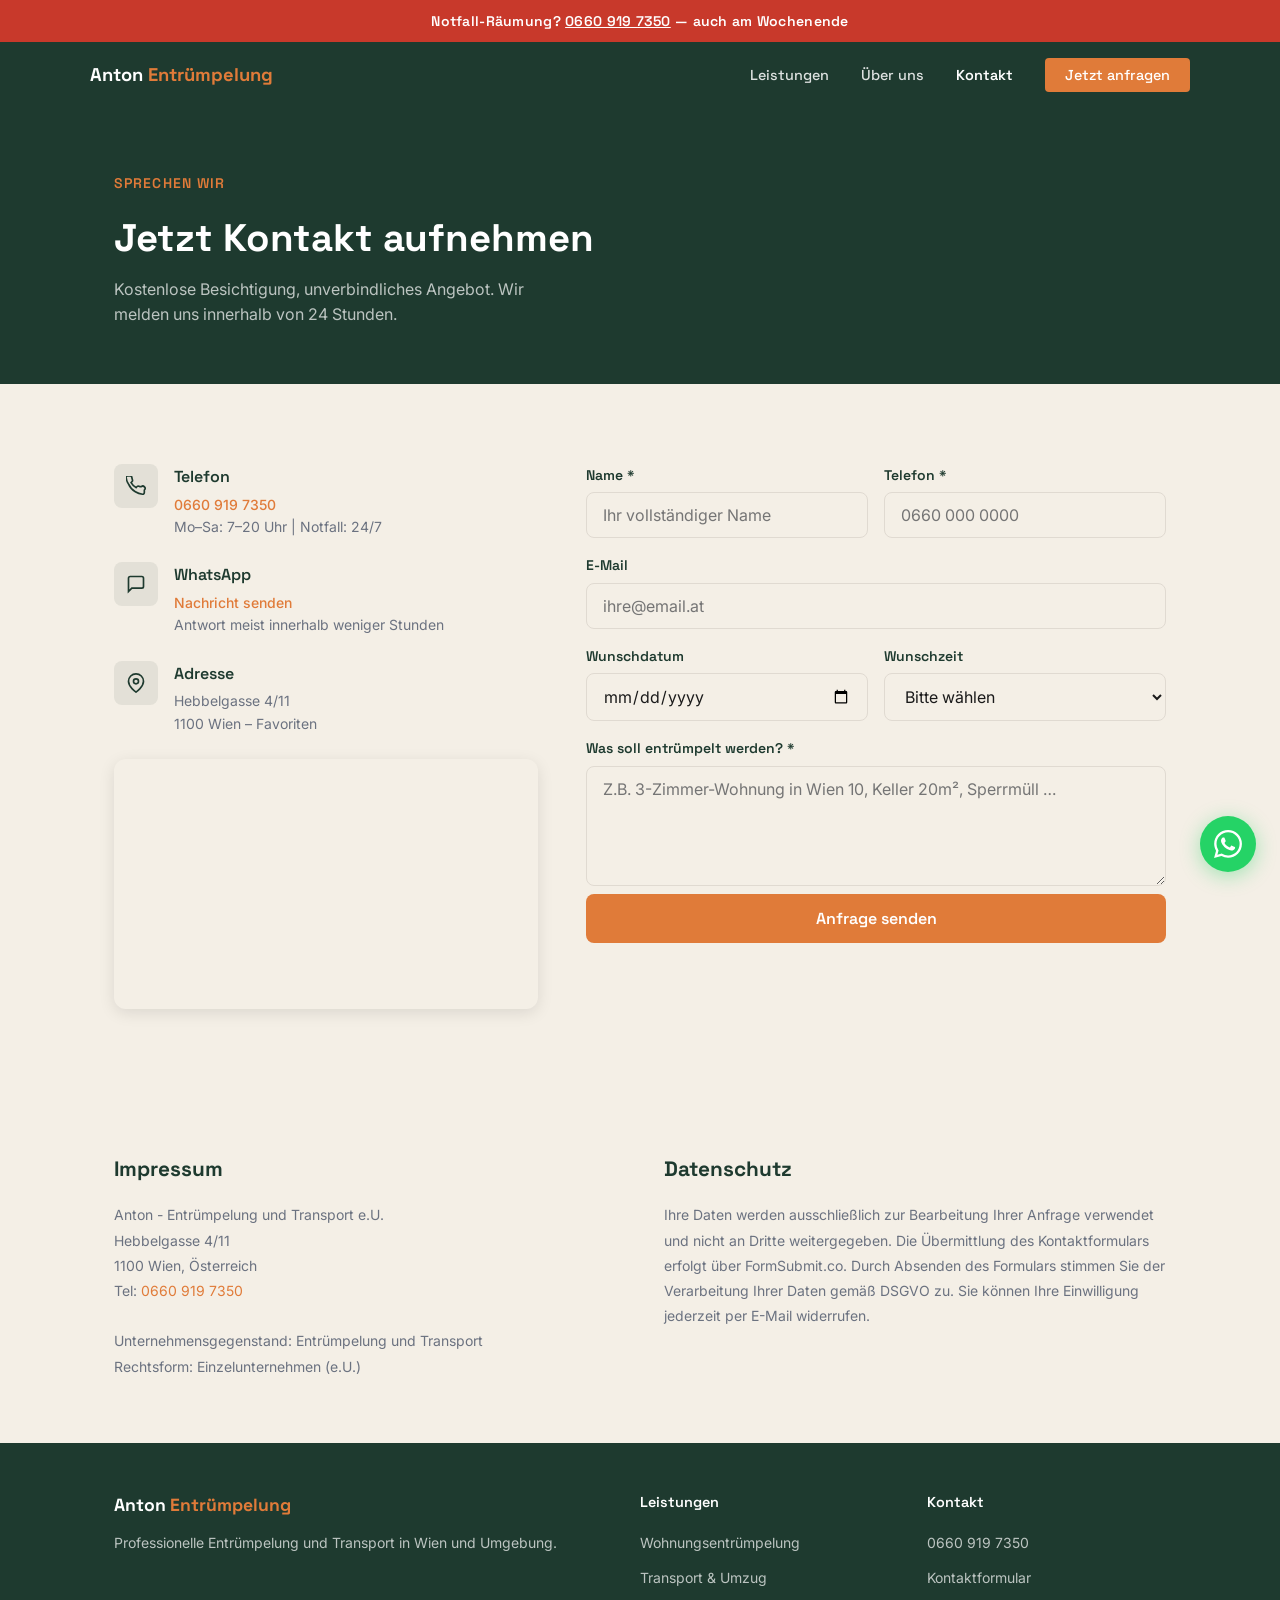
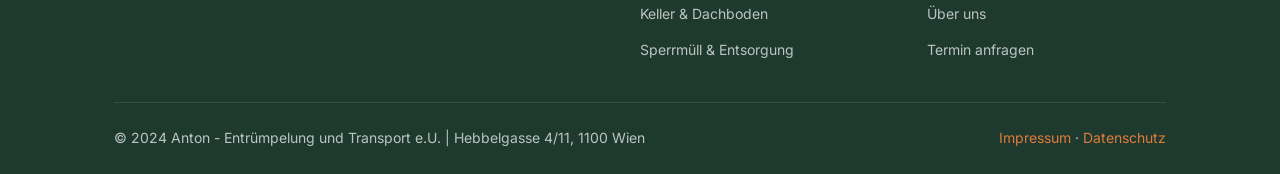
==== kontakt.html @ 060fa53c "Initial commit: Anton Entrümpelung Website" ====
<!DOCTYPE html>
<html lang="de">
<head>
  <meta charset="UTF-8">
  <meta name="viewport" content="width=device-width, initial-scale=1.0">
  <title>Kontakt – Anton Entrümpelung Wien | 0660 919 7350</title>
  <meta name="description" content="Kontakt zu Anton Entrümpelung Wien. Jetzt anrufen: 0660 919 7350. Oder Anfrage online stellen – kostenlos und unverbindlich.">
  <link rel="canonical" href="https://anton-entruempelung.at/kontakt.html">

  <meta property="og:title" content="Kontakt – Anton Entrümpelung Wien">
  <meta property="og:description" content="Jetzt Kontakt aufnehmen: 0660 919 7350 oder Online-Formular. Kostenlose Besichtigung inklusive.">
  <meta property="og:image" content="images/atmosphaere-handschlag.png">
  <meta property="og:type" content="website">

  <link rel="icon" type="image/svg+xml" href="favicon.svg">
  <link rel="preconnect" href="https://fonts.googleapis.com">
  <link rel="preconnect" href="https://fonts.gstatic.com" crossorigin>
  <link href="https://fonts.googleapis.com/css2?family=Space+Grotesk:wght@500;600;700&family=Inter:wght@400;500;600&display=swap" rel="stylesheet">
  <link rel="stylesheet" href="css/anton-entruempelung.css">
</head>
<body>

  <div class="emergency-bar">
    Notfall-Räumung? <a href="tel:+436609197350">0660 919 7350</a> — auch am Wochenende
  </div>

  <nav>
    <div class="nav-inner">
      <a href="index.html" class="nav-logo">Anton <span>Entrümpelung</span></a>
      <ul class="nav-links">
        <li><a href="leistungen.html">Leistungen</a></li>
        <li><a href="ueber-uns.html">Über uns</a></li>
        <li><a href="kontakt.html">Kontakt</a></li>
        <li><a href="kontakt.html#formular" class="nav-cta">Jetzt anfragen</a></li>
      </ul>
      <button class="hamburger" aria-label="Menü öffnen">
        <span></span><span></span><span></span>
      </button>
    </div>
    <div class="mobile-menu">
      <ul>
        <li><a href="leistungen.html">Leistungen</a></li>
        <li><a href="ueber-uns.html">Über uns</a></li>
        <li><a href="kontakt.html">Kontakt</a></li>
        <li><a href="kontakt.html#formular" class="nav-cta btn-primary">Jetzt anfragen</a></li>
      </ul>
    </div>
  </nav>

  <!-- Page Header -->
  <section style="background: var(--color-primary); padding: 64px 0 56px;">
    <div class="container">
      <span class="section-label">Sprechen wir</span>
      <h1 style="font-family: var(--font-head); font-size: var(--text-scale-h2); font-weight: 700; color: #fff; margin-top: 8px; max-width: 540px; line-height: 1.2;">Jetzt Kontakt aufnehmen</h1>
      <p style="color: rgba(255,255,255,0.7); margin-top: 16px; max-width: 440px;">Kostenlose Besichtigung, unverbindliches Angebot. Wir melden uns innerhalb von 24 Stunden.</p>
    </div>
  </section>

  <!-- Kontakt + Formular -->
  <section id="formular">
    <div class="container">
      <div class="contact-two-col">

        <!-- Kontakt-Info -->
        <div class="animate">
          <div class="contact-info">
            <div class="contact-info-item">
              <div class="contact-info-icon">
                <svg viewBox="0 0 24 24" fill="none" stroke="currentColor" stroke-width="2"><path d="M22 16.92v3a2 2 0 01-2.18 2 19.79 19.79 0 01-8.63-3.07A19.5 19.5 0 013.07 9.8a19.79 19.79 0 01-3.07-8.64A2 2 0 012 0h3a2 2 0 012 1.72c.127.96.361 1.903.7 2.81a2 2 0 01-.45 2.11L6.09 7.91a16 16 0 006 6l1.27-1.27a2 2 0 012.11-.45c.907.339 1.85.573 2.81.7A2 2 0 0122 16.92z"/></svg>
              </div>
              <div>
                <h4>Telefon</h4>
                <p><a href="tel:+436609197350">0660 919 7350</a></p>
                <p>Mo–Sa: 7–20 Uhr | Notfall: 24/7</p>
              </div>
            </div>
            <div class="contact-info-item">
              <div class="contact-info-icon">
                <svg viewBox="0 0 24 24" fill="none" stroke="currentColor" stroke-width="2"><path d="M21 15a2 2 0 01-2 2H7l-4 4V5a2 2 0 012-2h14a2 2 0 012 2z"/></svg>
              </div>
              <div>
                <h4>WhatsApp</h4>
                <p><a href="https://wa.me/436609197350" target="_blank" rel="noopener">Nachricht senden</a></p>
                <p>Antwort meist innerhalb weniger Stunden</p>
              </div>
            </div>
            <div class="contact-info-item">
              <div class="contact-info-icon">
                <svg viewBox="0 0 24 24" fill="none" stroke="currentColor" stroke-width="2"><path d="M21 10c0 7-9 13-9 13s-9-6-9-13a9 9 0 0118 0z"/><circle cx="12" cy="10" r="3"/></svg>
              </div>
              <div>
                <h4>Adresse</h4>
                <p>Hebbelgasse 4/11</p>
                <p>1100 Wien – Favoriten</p>
              </div>
            </div>
          </div>

          <!-- Google Maps -->
          <div class="maps-embed">
            <iframe
              src="https://www.google.com/maps/embed?pb=!1m18!1m12!1m3!1d2660.456!2d16.374!3d48.176!2m3!1f0!2f0!3f0!3m2!1i1024!2i768!4f13.1!3m3!1m2!1s0x476da84b3c6d2b3d%3A0x1!2sHebbelgasse+4%2C+1100+Wien!5e0!3m2!1sde!2sat!4v1"
              allowfullscreen=""
              loading="lazy"
              referrerpolicy="no-referrer-when-downgrade"
              title="Anton Entrümpelung Wien – Standort">
            </iframe>
          </div>
        </div>

        <!-- Formular -->
        <div class="animate animate-delay-1">
          <form action="https://formsubmit.co/maxschwarz727@icloud.com" method="POST">
            <input type="hidden" name="_subject" value="Neue Anfrage – Anton Entrümpelung">
            <input type="hidden" name="_captcha" value="false">
            <input type="hidden" name="_next" value="https://anton-entruempelung.at/danke.html">
            <div class="form-grid">
              <div class="form-group">
                <label for="name">Name *</label>
                <input type="text" id="name" name="name" required placeholder="Ihr vollständiger Name">
              </div>
              <div class="form-group">
                <label for="telefon">Telefon *</label>
                <input type="tel" id="telefon" name="telefon" required placeholder="0660 000 0000">
              </div>
              <div class="form-group form-full">
                <label for="email">E-Mail</label>
                <input type="email" id="email" name="email" placeholder="ihre@email.at">
              </div>
              <div class="form-group">
                <label for="datum">Wunschdatum</label>
                <input type="date" id="datum" name="datum">
              </div>
              <div class="form-group">
                <label for="wunschzeit">Wunschzeit</label>
                <select id="wunschzeit" name="wunschzeit">
                  <option value="">Bitte wählen</option>
                  <option value="Vormittag (8–12 Uhr)">Vormittag (8–12 Uhr)</option>
                  <option value="Nachmittag (12–17 Uhr)">Nachmittag (12–17 Uhr)</option>
                  <option value="Flexibel">Flexibel</option>
                </select>
              </div>
              <div class="form-group form-full">
                <label for="beschreibung">Was soll entrümpelt werden? *</label>
                <textarea id="beschreibung" name="beschreibung" required placeholder="Z.B. 3-Zimmer-Wohnung in Wien 10, Keller 20m², Sperrmüll …"></textarea>
              </div>
            </div>
            <button type="submit" class="btn-primary form-submit">Anfrage senden</button>
          </form>
        </div>
      </div>
    </div>
  </section>

  <!-- Impressum & Datenschutz -->
  <section style="background: var(--color-secondary); padding: 64px 0;" id="impressum">
    <div class="container">
      <div style="display: grid; grid-template-columns: 1fr 1fr; gap: 48px;" class="animate">
        <div>
          <h2 style="font-family: var(--font-head); font-size: 1.3rem; font-weight: 700; color: var(--color-primary); margin-bottom: 16px;">Impressum</h2>
          <p style="color: var(--color-text-light); font-size: var(--text-scale-small); line-height: 1.8;">
            Anton - Entrümpelung und Transport e.U.<br>
            Hebbelgasse 4/11<br>
            1100 Wien, Österreich<br>
            Tel: <a href="tel:+436609197350" style="color: var(--color-accent);">0660 919 7350</a><br><br>
            Unternehmensgegenstand: Entrümpelung und Transport<br>
            Rechtsform: Einzelunternehmen (e.U.)
          </p>
        </div>
        <div>
          <h2 style="font-family: var(--font-head); font-size: 1.3rem; font-weight: 700; color: var(--color-primary); margin-bottom: 16px;">Datenschutz</h2>
          <p style="color: var(--color-text-light); font-size: var(--text-scale-small); line-height: 1.8;">
            Ihre Daten werden ausschließlich zur Bearbeitung Ihrer Anfrage verwendet und nicht an Dritte weitergegeben. Die Übermittlung des Kontaktformulars erfolgt über FormSubmit.co. Durch Absenden des Formulars stimmen Sie der Verarbeitung Ihrer Daten gemäß DSGVO zu. Sie können Ihre Einwilligung jederzeit per E-Mail widerrufen.
          </p>
        </div>
      </div>
    </div>
  </section>

  <footer>
    <div class="container">
      <div class="footer-grid">
        <div class="footer-brand">
          <div class="nav-logo">Anton <span style="color:var(--color-accent)">Entrümpelung</span></div>
          <p>Professionelle Entrümpelung und Transport in Wien und Umgebung.</p>
        </div>
        <div class="footer-col">
          <h4>Leistungen</h4>
          <ul>
            <li><a href="leistungen.html">Wohnungsentrümpelung</a></li>
            <li><a href="leistungen.html">Transport & Umzug</a></li>
            <li><a href="leistungen.html">Keller & Dachboden</a></li>
            <li><a href="leistungen.html">Sperrmüll & Entsorgung</a></li>
          </ul>
        </div>
        <div class="footer-col">
          <h4>Kontakt</h4>
          <ul>
            <li><a href="tel:+436609197350">0660 919 7350</a></li>
            <li><a href="kontakt.html">Kontaktformular</a></li>
            <li><a href="ueber-uns.html">Über uns</a></li>
            <li><a href="index.html#buchen">Termin anfragen</a></li>
          </ul>
        </div>
      </div>
      <div class="footer-bottom">
        <span>© 2024 Anton - Entrümpelung und Transport e.U. | Hebbelgasse 4/11, 1100 Wien</span>
        <span><a href="#impressum">Impressum</a> · <a href="#impressum">Datenschutz</a></span>
      </div>
    </div>
  </footer>

  <a href="https://wa.me/436609197350" class="whatsapp-btn" target="_blank" rel="noopener" aria-label="WhatsApp">
    <svg viewBox="0 0 24 24" fill="currentColor"><path d="M17.472 14.382c-.297-.149-1.758-.867-2.03-.967-.273-.099-.471-.148-.67.15-.197.297-.767.966-.94 1.164-.173.199-.347.223-.644.075-.297-.15-1.255-.463-2.39-1.475-.883-.788-1.48-1.761-1.653-2.059-.173-.297-.018-.458.13-.606.134-.133.298-.347.446-.52.149-.174.198-.298.298-.497.099-.198.05-.371-.025-.52-.075-.149-.669-1.612-.916-2.207-.242-.579-.487-.5-.669-.51-.173-.008-.371-.01-.57-.01-.198 0-.52.074-.792.372-.272.297-1.04 1.016-1.04 2.479 0 1.462 1.065 2.875 1.213 3.074.149.198 2.096 3.2 5.077 4.487.709.306 1.262.489 1.694.625.712.227 1.36.195 1.871.118.571-.085 1.758-.719 2.006-1.413.248-.694.248-1.289.173-1.413-.074-.124-.272-.198-.57-.347m-5.421 7.403h-.004a9.87 9.87 0 01-5.031-1.378l-.361-.214-3.741.982.998-3.648-.235-.374a9.86 9.86 0 01-1.51-5.26c.001-5.45 4.436-9.884 9.888-9.884 2.64 0 5.122 1.03 6.988 2.898a9.825 9.825 0 012.893 6.994c-.003 5.45-4.437 9.884-9.885 9.884m8.413-18.297A11.815 11.815 0 0012.05 0C5.495 0 .16 5.335.157 11.892c0 2.096.547 4.142 1.588 5.945L.057 24l6.305-1.654a11.882 11.882 0 005.683 1.448h.005c6.554 0 11.89-5.335 11.893-11.893a11.821 11.821 0 00-3.48-8.413z"/></svg>
  </a>

  <script src="js/anton-entruempelung.js"></script>
</body>
</html>
---- css/anton-entruempelung.css ----
/* === CUSTOM PROPERTIES === */
:root {
  --color-primary:    #1E3A2F;
  --color-secondary:  #F4EFE6;
  --color-accent:     #E07B39;
  --color-accent-dark:#C46B2D;
  --color-text:       #1A1A1A;
  --color-text-light: #6B7280;
  --color-border:     #E0DAD1;
  --color-emergency:  #C8392B;
  --color-whatsapp:   #25D366;

  --font-head: 'Space Grotesk', sans-serif;
  --font-body: 'Inter', sans-serif;

  --text-scale-hero: clamp(2.2rem, 5vw, 3.8rem);
  --text-scale-h2:   clamp(1.6rem, 3vw, 2.4rem);
  --text-scale-h3:   clamp(1.1rem, 2vw, 1.4rem);
  --text-scale-body: 1rem;
  --text-scale-small: 0.875rem;

  --shadow-sm: 0 2px 8px rgba(0,0,0,0.06);
  --shadow-md: 0 4px 16px rgba(0,0,0,0.10);
  --shadow-lg: 0 8px 32px rgba(0,0,0,0.14);
  --radius-sm: 4px;
  --radius-md: 8px;
  --radius-lg: 12px;
}

/* === RESET & BASE === */
*, *::before, *::after { box-sizing: border-box; margin: 0; padding: 0; }
html { scroll-behavior: smooth; }
body {
  font-family: var(--font-body);
  font-size: var(--text-scale-body);
  color: var(--color-text);
  background: var(--color-secondary);
  line-height: 1.6;
}
img { max-width: 100%; height: auto; display: block; }
a { color: inherit; text-decoration: none; }

/* === LAYOUT === */
.container { max-width: 1100px; margin: 0 auto; padding: 0 24px; }
section { padding: 80px 0; }

/* === ANIMATIONS L2 === */
.animate {
  opacity: 0;
  transform: translateY(28px);
  transition: opacity 0.55s ease, transform 0.55s ease;
}
.animate.is-visible { opacity: 1; transform: translateY(0); }
.animate-delay-1 { transition-delay: 0.10s; }
.animate-delay-2 { transition-delay: 0.20s; }
.animate-delay-3 { transition-delay: 0.30s; }

/* === EMERGENCY BAR === */
.emergency-bar {
  position: sticky;
  top: 0;
  z-index: 1000;
  background: var(--color-emergency);
  color: #fff;
  text-align: center;
  padding: 10px 24px;
  font-family: var(--font-head);
  font-size: var(--text-scale-small);
  font-weight: 600;
  letter-spacing: 0.02em;
}
.emergency-bar a { color: #fff; text-decoration: underline; }

/* === NAVIGATION === */
nav {
  background: var(--color-primary);
  padding: 0 24px;
  position: sticky;
  top: 41px;
  z-index: 999;
}
.nav-inner {
  max-width: 1100px;
  margin: 0 auto;
  display: flex;
  align-items: center;
  justify-content: space-between;
  height: 64px;
}
.nav-logo {
  font-family: var(--font-head);
  font-size: 1.15rem;
  font-weight: 700;
  color: #fff;
}
.nav-logo span { color: var(--color-accent); }
.nav-links {
  display: flex;
  align-items: center;
  gap: 32px;
  list-style: none;
}
.nav-links a {
  color: rgba(255,255,255,0.85);
  font-family: var(--font-head);
  font-size: 0.9rem;
  font-weight: 500;
  transition: color 0.2s;
}
.nav-links a:hover { color: #fff; }
.nav-cta {
  background: var(--color-accent);
  color: #fff !important;
  padding: 8px 20px;
  border-radius: var(--radius-sm);
  transition: background 0.2s, transform 0.15s !important;
}
.nav-cta:hover { background: var(--color-accent-dark) !important; transform: translateY(-1px); }

.hamburger {
  display: none;
  flex-direction: column;
  gap: 5px;
  cursor: pointer;
  background: none;
  border: none;
  padding: 4px;
}
.hamburger span {
  display: block;
  width: 24px;
  height: 2px;
  background: #fff;
  border-radius: 2px;
  transition: transform 0.3s, opacity 0.3s;
}
.hamburger.open span:nth-child(1) { transform: translateY(7px) rotate(45deg); }
.hamburger.open span:nth-child(2) { opacity: 0; }
.hamburger.open span:nth-child(3) { transform: translateY(-7px) rotate(-45deg); }

.mobile-menu {
  display: none;
  background: var(--color-primary);
  padding: 16px 24px 24px;
  border-top: 1px solid rgba(255,255,255,0.1);
}
.mobile-menu.open { display: block; }
.mobile-menu ul { list-style: none; display: flex; flex-direction: column; gap: 0; }
.mobile-menu li a {
  display: block;
  color: rgba(255,255,255,0.85);
  font-family: var(--font-head);
  font-size: 1rem;
  padding: 12px 0;
  border-bottom: 1px solid rgba(255,255,255,0.08);
}
.mobile-menu .nav-cta {
  display: inline-block;
  margin-top: 16px;
  padding: 12px 28px;
  border-bottom: none !important;
}

/* === HERO === */
.hero {
  position: relative;
  min-height: 88vh;
  display: flex;
  align-items: center;
  overflow: hidden;
}
.hero-bg {
  position: absolute;
  inset: 0;
  background-image: url('../images/hero-startframe.png');
  background-size: cover;
  background-position: center;
  z-index: 0;
}
.hero-bg::after {
  content: '';
  position: absolute;
  inset: 0;
  background: linear-gradient(
    to right,
    rgba(30, 58, 47, 0.88) 0%,
    rgba(30, 58, 47, 0.55) 60%,
    rgba(30, 58, 47, 0.15) 100%
  );
}
.hero-video-bg {
  position: absolute;
  inset: 0;
  width: 100%;
  height: 100%;
  object-fit: cover;
  z-index: 1;
}
.hero-video-overlay {
  position: absolute;
  inset: 0;
  z-index: 2;
  background: linear-gradient(
    to right,
    rgba(30, 58, 47, 0.88) 0%,
    rgba(30, 58, 47, 0.55) 60%,
    rgba(30, 58, 47, 0.15) 100%
  );
}
.hero-content {
  position: relative;
  z-index: 3;
  padding: 80px 24px;
  max-width: 1100px;
  margin: 0 auto;
  width: 100%;
}
.hero-badge {
  display: inline-flex;
  align-items: center;
  gap: 8px;
  background: rgba(255,255,255,0.12);
  border: 1px solid rgba(255,255,255,0.25);
  color: #fff;
  padding: 6px 14px;
  border-radius: 100px;
  font-size: var(--text-scale-small);
  font-family: var(--font-head);
  font-weight: 500;
  margin-bottom: 24px;
}
.hero h1 {
  font-family: var(--font-head);
  font-size: var(--text-scale-hero);
  font-weight: 700;
  color: #fff;
  line-height: 1.15;
  max-width: 620px;
  margin-bottom: 20px;
}
.hero h1 .accent { color: var(--color-accent); }
.hero-sub {
  color: rgba(255,255,255,0.82);
  font-size: 1.1rem;
  max-width: 480px;
  margin-bottom: 36px;
  line-height: 1.65;
}
.hero-actions { display: flex; gap: 16px; flex-wrap: wrap; }
.btn-primary {
  background: var(--color-accent);
  color: #fff;
  font-family: var(--font-head);
  font-weight: 600;
  font-size: 1rem;
  padding: 14px 28px;
  border-radius: var(--radius-md);
  border: none;
  cursor: pointer;
  transition: background 0.2s, transform 0.15s, box-shadow 0.2s;
  display: inline-block;
  text-align: center;
}
.btn-primary:hover { background: var(--color-accent-dark); transform: translateY(-2px); box-shadow: var(--shadow-md); }
.btn-primary:active { transform: scale(0.98); }
.btn-secondary {
  background: transparent;
  color: #fff;
  font-family: var(--font-head);
  font-weight: 600;
  font-size: 1rem;
  padding: 14px 28px;
  border-radius: var(--radius-md);
  border: 2px solid rgba(255,255,255,0.5);
  cursor: pointer;
  transition: border-color 0.2s, background 0.2s, transform 0.15s;
  display: inline-block;
  text-align: center;
}
.btn-secondary:hover { border-color: #fff; background: rgba(255,255,255,0.08); transform: translateY(-2px); }
.btn-secondary:active { transform: scale(0.98); }

.hero-stats {
  display: flex;
  gap: 32px;
  margin-top: 48px;
  flex-wrap: wrap;
}
.hero-stat-item { color: #fff; }
.hero-stat-item strong {
  display: block;
  font-family: var(--font-head);
  font-size: 1.5rem;
  font-weight: 700;
  color: var(--color-accent);
}
.hero-stat-item span {
  font-size: var(--text-scale-small);
  color: rgba(255,255,255,0.7);
}

/* === PROOF BAR === */
.proof-bar {
  background: var(--color-primary);
  padding: 20px 0;
}
.proof-bar-inner {
  display: flex;
  justify-content: center;
  gap: 48px;
  flex-wrap: wrap;
  align-items: center;
}
.proof-item {
  display: flex;
  align-items: center;
  gap: 10px;
  color: rgba(255,255,255,0.85);
  font-family: var(--font-head);
  font-size: var(--text-scale-small);
  font-weight: 500;
}
.proof-item svg { width: 20px; height: 20px; color: var(--color-accent); flex-shrink: 0; }

/* === SECTION HEADERS === */
.section-header { text-align: center; margin-bottom: 48px; }
.section-label {
  display: inline-block;
  color: var(--color-accent);
  font-family: var(--font-head);
  font-size: var(--text-scale-small);
  font-weight: 600;
  text-transform: uppercase;
  letter-spacing: 0.08em;
  margin-bottom: 12px;
}
.section-header h2 {
  font-family: var(--font-head);
  font-size: var(--text-scale-h2);
  font-weight: 700;
  color: var(--color-primary);
  margin-bottom: 16px;
}
.section-header p { color: var(--color-text-light); max-width: 540px; margin: 0 auto; }

/* === LEISTUNGEN BENTO === */
.leistungen { background: var(--color-secondary); }
.bento-grid {
  display: grid;
  grid-template-columns: repeat(3, 1fr);
  grid-template-rows: auto auto;
  gap: 20px;
}
.bento-card {
  background: #fff;
  border-radius: var(--radius-lg);
  overflow: hidden;
  box-shadow: var(--shadow-sm);
  transition: transform 0.25s ease, box-shadow 0.25s ease;
}
.bento-card:hover { transform: translateY(-4px); box-shadow: var(--shadow-lg); }
.bento-card--featured { grid-column: span 2; }
.bento-card-img {
  width: 100%;
  height: 220px;
  object-fit: cover;
}
.bento-card--featured .bento-card-img { height: 280px; }
.bento-card-body { padding: 24px; }
.bento-card-body h3 {
  font-family: var(--font-head);
  font-size: var(--text-scale-h3);
  font-weight: 700;
  color: var(--color-primary);
  margin-bottom: 8px;
}
.bento-card-body p { color: var(--color-text-light); font-size: var(--text-scale-small); line-height: 1.6; }
.bento-icon {
  width: 40px;
  height: 40px;
  background: rgba(30, 58, 47, 0.08);
  border-radius: var(--radius-sm);
  display: flex;
  align-items: center;
  justify-content: center;
  margin-bottom: 16px;
}
.bento-icon svg { width: 20px; height: 20px; color: var(--color-primary); }

/* === PROCESS === */
.process { background: var(--color-primary); }
.process .section-header h2 { color: #fff; }
.process .section-header p { color: rgba(255,255,255,0.65); }
.process-steps {
  display: grid;
  grid-template-columns: repeat(4, 1fr);
  gap: 24px;
  position: relative;
}
.process-step { text-align: center; }
.step-number {
  width: 52px;
  height: 52px;
  background: var(--color-accent);
  border-radius: 50%;
  display: flex;
  align-items: center;
  justify-content: center;
  font-family: var(--font-head);
  font-size: 1.2rem;
  font-weight: 700;
  color: #fff;
  margin: 0 auto 16px;
}
.process-step h3 {
  font-family: var(--font-head);
  font-size: 1rem;
  font-weight: 600;
  color: #fff;
  margin-bottom: 8px;
}
.process-step p { color: rgba(255,255,255,0.6); font-size: var(--text-scale-small); }

/* === EMERGENCY SECTION === */
.emergency-section {
  background: var(--color-emergency);
  padding: 64px 0;
}
.emergency-inner {
  text-align: center;
  max-width: 640px;
  margin: 0 auto;
}
.emergency-section h2 {
  font-family: var(--font-head);
  font-size: var(--text-scale-h2);
  font-weight: 700;
  color: #fff;
  margin-bottom: 16px;
}
.emergency-section p { color: rgba(255,255,255,0.85); margin-bottom: 32px; }
.emergency-section .btn-primary { background: #fff; color: var(--color-emergency); }
.emergency-section .btn-primary:hover { background: rgba(255,255,255,0.9); }

/* === BOOKING FORM === */
.booking { background: #fff; }
.form-grid { display: grid; grid-template-columns: 1fr 1fr; gap: 16px; }
.form-full { grid-column: span 2; }
.form-group { display: flex; flex-direction: column; gap: 6px; }
.form-group label {
  font-family: var(--font-head);
  font-size: var(--text-scale-small);
  font-weight: 600;
  color: var(--color-primary);
}
.form-group input,
.form-group select,
.form-group textarea {
  padding: 12px 16px;
  border: 1.5px solid var(--color-border);
  border-radius: var(--radius-md);
  font-family: var(--font-body);
  font-size: 1rem;
  color: var(--color-text);
  background: var(--color-secondary);
  transition: border-color 0.2s, box-shadow 0.2s;
  outline: none;
}
.form-group input:focus,
.form-group select:focus,
.form-group textarea:focus {
  border-color: var(--color-primary);
  box-shadow: 0 0 0 3px rgba(30,58,47,0.1);
}
.form-group textarea { resize: vertical; min-height: 120px; }
.form-submit { width: 100%; margin-top: 8px; }
.booking-two-col { display: grid; grid-template-columns: 1fr 1fr; gap: 48px; align-items: start; }
.booking-info h3 {
  font-family: var(--font-head);
  font-size: var(--text-scale-h3);
  font-weight: 700;
  color: var(--color-primary);
  margin-bottom: 16px;
}
.booking-info ul { list-style: none; display: flex; flex-direction: column; gap: 12px; }
.booking-info li { display: flex; align-items: flex-start; gap: 10px; color: var(--color-text-light); font-size: var(--text-scale-small); }
.booking-info li svg { width: 18px; height: 18px; color: var(--color-accent); margin-top: 1px; flex-shrink: 0; }

/* === CONTACT PAGE === */
.contact-two-col { display: grid; grid-template-columns: 1fr 1fr; gap: 48px; align-items: start; }
.contact-info { display: flex; flex-direction: column; gap: 24px; }
.contact-info-item { display: flex; gap: 16px; align-items: flex-start; }
.contact-info-icon {
  width: 44px;
  height: 44px;
  background: rgba(30,58,47,0.08);
  border-radius: var(--radius-md);
  display: flex;
  align-items: center;
  justify-content: center;
  flex-shrink: 0;
}
.contact-info-icon svg { width: 20px; height: 20px; color: var(--color-primary); }
.contact-info-item h4 {
  font-family: var(--font-head);
  font-weight: 600;
  color: var(--color-primary);
  margin-bottom: 4px;
}
.contact-info-item p { color: var(--color-text-light); font-size: var(--text-scale-small); }
.contact-info-item a { color: var(--color-accent); font-weight: 500; }
.maps-embed {
  border-radius: var(--radius-lg);
  overflow: hidden;
  box-shadow: var(--shadow-md);
  margin-top: 24px;
}
.maps-embed iframe { display: block; width: 100%; height: 250px; border: 0; }

/* === UEBER UNS === */
.ueber-uns-two-col { display: grid; grid-template-columns: 1fr 1fr; gap: 64px; align-items: center; }
.ueber-uns-img { border-radius: var(--radius-lg); overflow: hidden; box-shadow: var(--shadow-lg); }
.ueber-uns-img img { width: 100%; height: 420px; object-fit: cover; }
.ueber-uns-text h2 {
  font-family: var(--font-head);
  font-size: var(--text-scale-h2);
  font-weight: 700;
  color: var(--color-primary);
  margin-bottom: 20px;
}
.ueber-uns-text p { color: var(--color-text-light); margin-bottom: 16px; line-height: 1.7; }
.values-list { list-style: none; display: flex; flex-direction: column; gap: 12px; margin-top: 24px; }
.values-list li { display: flex; align-items: center; gap: 10px; font-family: var(--font-head); font-weight: 500; color: var(--color-primary); }
.values-list li svg { width: 18px; height: 18px; color: var(--color-accent); flex-shrink: 0; }

/* === FOOTER === */
footer {
  background: var(--color-primary);
  color: rgba(255,255,255,0.7);
  padding: 48px 0 24px;
}
.footer-grid {
  display: grid;
  grid-template-columns: 2fr 1fr 1fr;
  gap: 48px;
  margin-bottom: 40px;
}
.footer-brand .nav-logo { font-size: 1.1rem; margin-bottom: 12px; }
.footer-brand p { font-size: var(--text-scale-small); line-height: 1.7; }
.footer-col h4 {
  font-family: var(--font-head);
  font-weight: 600;
  color: #fff;
  margin-bottom: 16px;
  font-size: 0.9rem;
}
.footer-col ul { list-style: none; display: flex; flex-direction: column; gap: 10px; }
.footer-col a { font-size: var(--text-scale-small); transition: color 0.2s; }
.footer-col a:hover { color: #fff; }
.footer-bottom {
  border-top: 1px solid rgba(255,255,255,0.1);
  padding-top: 24px;
  display: flex;
  justify-content: space-between;
  align-items: center;
  flex-wrap: wrap;
  gap: 12px;
  font-size: var(--text-scale-small);
}
.footer-bottom a { color: var(--color-accent); }

/* === WHATSAPP STICKY === */
.whatsapp-btn {
  position: fixed;
  bottom: 28px;
  right: 24px;
  z-index: 998;
  background: var(--color-whatsapp);
  color: #fff;
  width: 56px;
  height: 56px;
  border-radius: 50%;
  display: flex;
  align-items: center;
  justify-content: center;
  box-shadow: 0 4px 20px rgba(37,211,102,0.4);
  transition: transform 0.2s, box-shadow 0.2s;
}
.whatsapp-btn:hover { transform: scale(1.08); box-shadow: 0 6px 28px rgba(37,211,102,0.5); }
.whatsapp-btn svg { width: 28px; height: 28px; }

/* === LEISTUNGEN PAGE === */
.leistungen-detail { background: var(--color-secondary); }
.leistungen-list { display: flex; flex-direction: column; gap: 64px; }
.leistung-item { display: grid; grid-template-columns: 1fr 1fr; gap: 48px; align-items: center; }
.leistung-item:nth-child(even) .leistung-img { order: 2; }
.leistung-item:nth-child(even) .leistung-text { order: 1; }
.leistung-img { border-radius: var(--radius-lg); overflow: hidden; box-shadow: var(--shadow-md); }
.leistung-img img { width: 100%; height: 320px; object-fit: cover; }
.leistung-text h3 {
  font-family: var(--font-head);
  font-size: var(--text-scale-h2);
  font-weight: 700;
  color: var(--color-primary);
  margin-bottom: 16px;
}
.leistung-text p { color: var(--color-text-light); line-height: 1.7; margin-bottom: 16px; }
.leistung-features { list-style: none; display: flex; flex-direction: column; gap: 10px; margin: 16px 0 24px; }
.leistung-features li { display: flex; align-items: center; gap: 8px; font-size: var(--text-scale-small); color: var(--color-text); }
.leistung-features li svg { width: 16px; height: 16px; color: var(--color-accent); flex-shrink: 0; }
.price-hint {
  display: inline-block;
  background: rgba(30,58,47,0.08);
  color: var(--color-primary);
  font-family: var(--font-head);
  font-weight: 600;
  font-size: var(--text-scale-small);
  padding: 6px 14px;
  border-radius: 100px;
  margin-bottom: 20px;
}

/* === RESPONSIVE === */
@media (max-width: 768px) {
  section { padding: 56px 0; }
  .nav-links { display: none; }
  .hamburger { display: flex; }

  .hero { min-height: 70vh; }
  .hero-content { padding: 56px 20px; }
  .hero h1 { font-size: clamp(1.9rem, 7vw, 2.4rem); }
  .hero-stats { gap: 20px; }

  .bento-grid { grid-template-columns: 1fr; }
  .bento-card--featured { grid-column: span 1; }

  .process-steps { grid-template-columns: 1fr 1fr; }

  .booking-two-col { grid-template-columns: 1fr; gap: 32px; }
  .form-grid { grid-template-columns: 1fr; }
  .form-full { grid-column: span 1; }

  .contact-two-col { grid-template-columns: 1fr; gap: 32px; }

  .ueber-uns-two-col { grid-template-columns: 1fr; gap: 32px; }
  .ueber-uns-img img { height: 280px; }

  .leistung-item { grid-template-columns: 1fr; gap: 24px; }
  .leistung-item:nth-child(even) .leistung-img { order: 0; }
  .leistung-item:nth-child(even) .leistung-text { order: 0; }

  .footer-grid { grid-template-columns: 1fr; gap: 32px; }
  .footer-bottom { flex-direction: column; text-align: center; }

  .proof-bar-inner { gap: 20px; }
}

@media (max-width: 480px) {
  .process-steps { grid-template-columns: 1fr; }
  .hero-actions { flex-direction: column; }
  .hero-actions .btn-primary,
  .hero-actions .btn-secondary { width: 100%; text-align: center; }
}
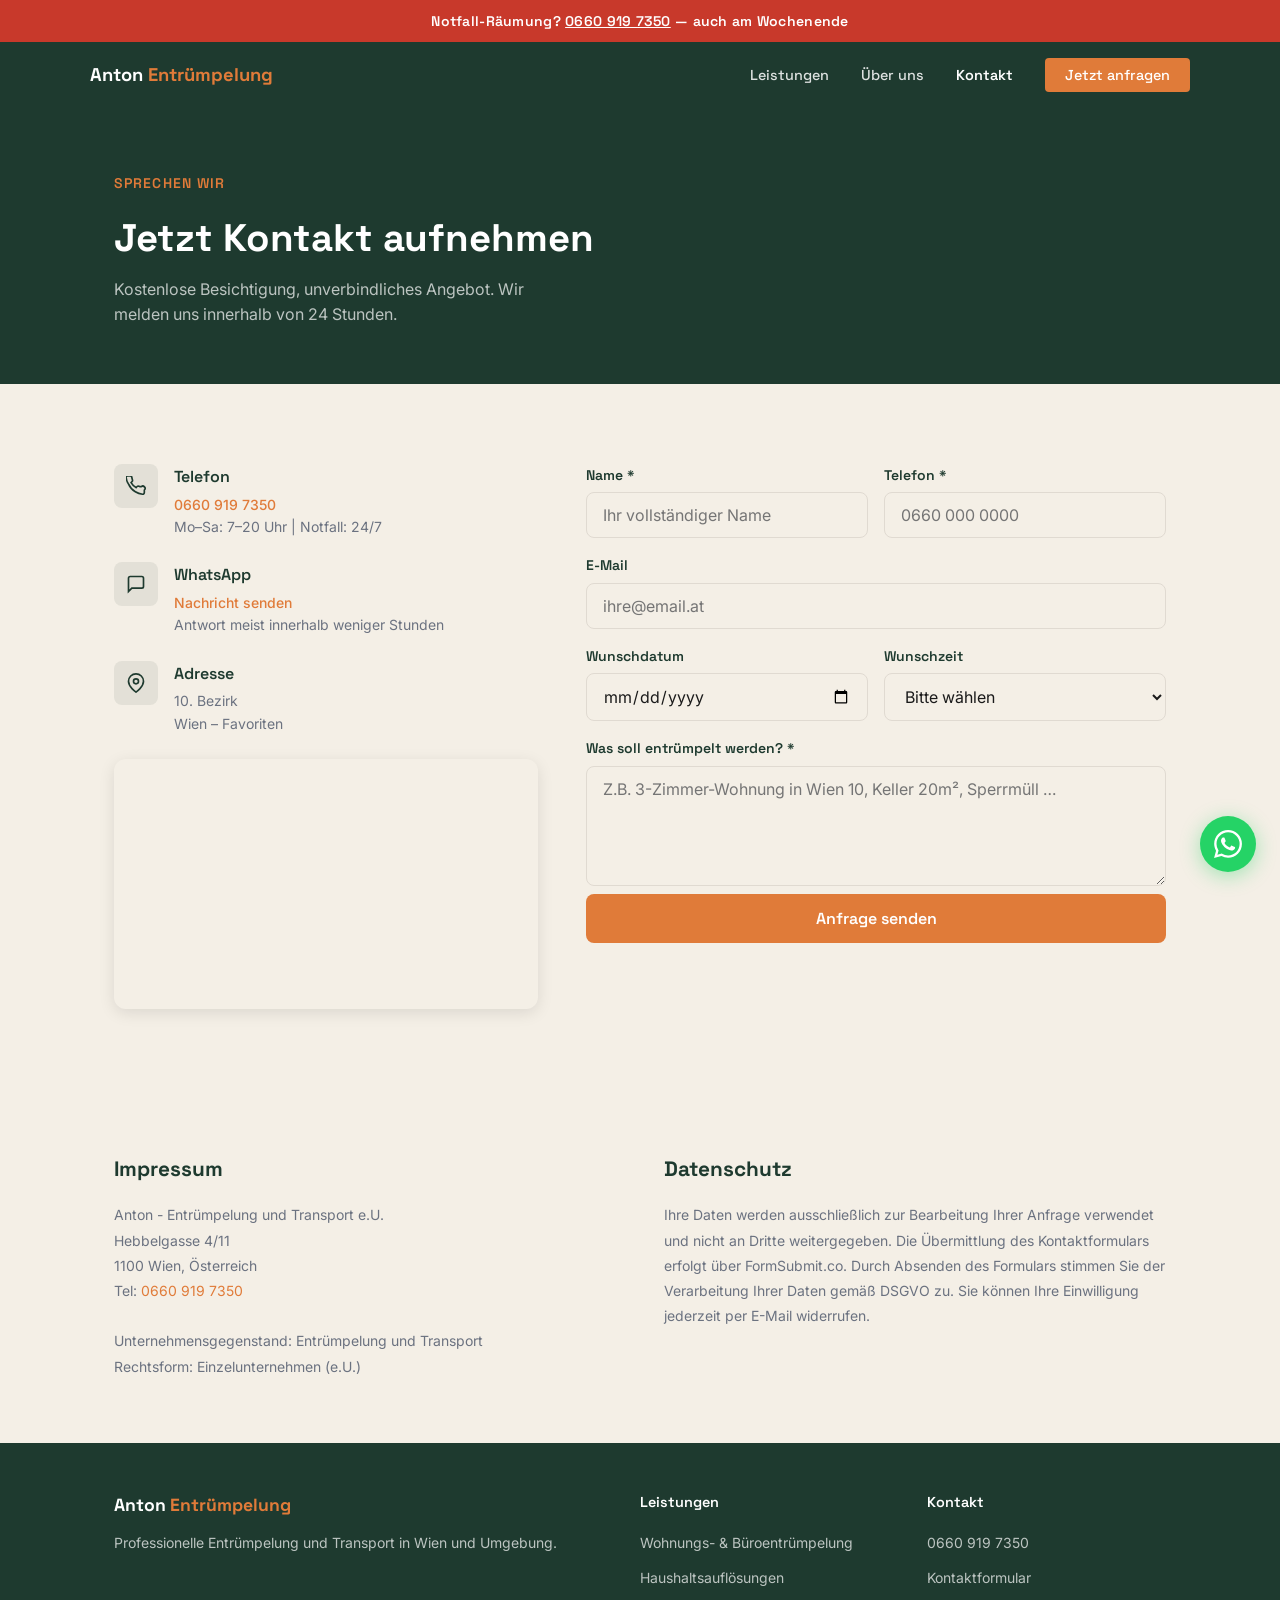
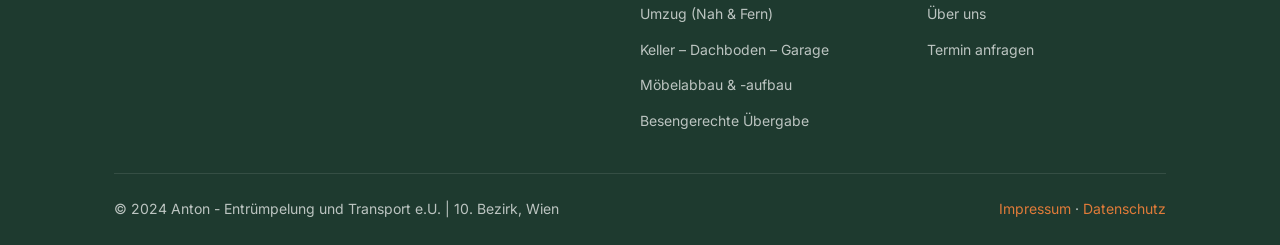
==== commit 3df403be: "Update services, address and images across all pages - 6 new services: Wohnungs- & Büroentrümpelung," ====
--- a/kontakt.html
+++ b/kontakt.html
@@ -90,8 +90,8 @@
               </div>
               <div>
                 <h4>Adresse</h4>
-                <p>Hebbelgasse 4/11</p>
-                <p>1100 Wien – Favoriten</p>
+                <p>10. Bezirk</p>
+                <p>Wien – Favoriten</p>
               </div>
             </div>
           </div>
@@ -99,7 +99,7 @@
           <!-- Google Maps -->
           <div class="maps-embed">
             <iframe
-              src="https://www.google.com/maps/embed?pb=!1m18!1m12!1m3!1d2660.456!2d16.374!3d48.176!2m3!1f0!2f0!3f0!3m2!1i1024!2i768!4f13.1!3m3!1m2!1s0x476da84b3c6d2b3d%3A0x1!2sHebbelgasse+4%2C+1100+Wien!5e0!3m2!1sde!2sat!4v1"
+              src="https://www.google.com/maps/embed?pb=!1m18!1m12!1m3!1d10641.8!2d16.3600!3d48.1750!2m3!1f0!2f0!3f0!3m2!1i1024!2i768!4f13.1!3m3!1m2!1s0x476da82e82c74a5b%3A0x5d96439b32fad900!2sFavoriten%2C+1100+Wien!5e0!3m2!1sde!2sat!4v1"
               allowfullscreen=""
               loading="lazy"
               referrerpolicy="no-referrer-when-downgrade"
@@ -187,10 +187,12 @@
         <div class="footer-col">
           <h4>Leistungen</h4>
           <ul>
-            <li><a href="leistungen.html">Wohnungsentrümpelung</a></li>
-            <li><a href="leistungen.html">Transport & Umzug</a></li>
-            <li><a href="leistungen.html">Keller & Dachboden</a></li>
-            <li><a href="leistungen.html">Sperrmüll & Entsorgung</a></li>
+            <li><a href="leistungen.html">Wohnungs- & Büroentrümpelung</a></li>
+            <li><a href="leistungen.html">Haushaltsauflösungen</a></li>
+            <li><a href="leistungen.html">Umzug (Nah & Fern)</a></li>
+            <li><a href="leistungen.html">Keller – Dachboden – Garage</a></li>
+            <li><a href="leistungen.html">Möbelabbau & -aufbau</a></li>
+            <li><a href="leistungen.html">Besengerechte Übergabe</a></li>
           </ul>
         </div>
         <div class="footer-col">
@@ -204,7 +206,7 @@
         </div>
       </div>
       <div class="footer-bottom">
-        <span>© 2024 Anton - Entrümpelung und Transport e.U. | Hebbelgasse 4/11, 1100 Wien</span>
+        <span>© 2024 Anton - Entrümpelung und Transport e.U. | 10. Bezirk, Wien</span>
         <span><a href="#impressum">Impressum</a> · <a href="#impressum">Datenschutz</a></span>
       </div>
     </div>
--- a/css/anton-entruempelung.css
+++ b/css/anton-entruempelung.css
@@ -195,6 +195,7 @@
   height: 100%;
   object-fit: cover;
   z-index: 1;
+  pointer-events: none;
 }
 .hero-video-overlay {
   position: absolute;
